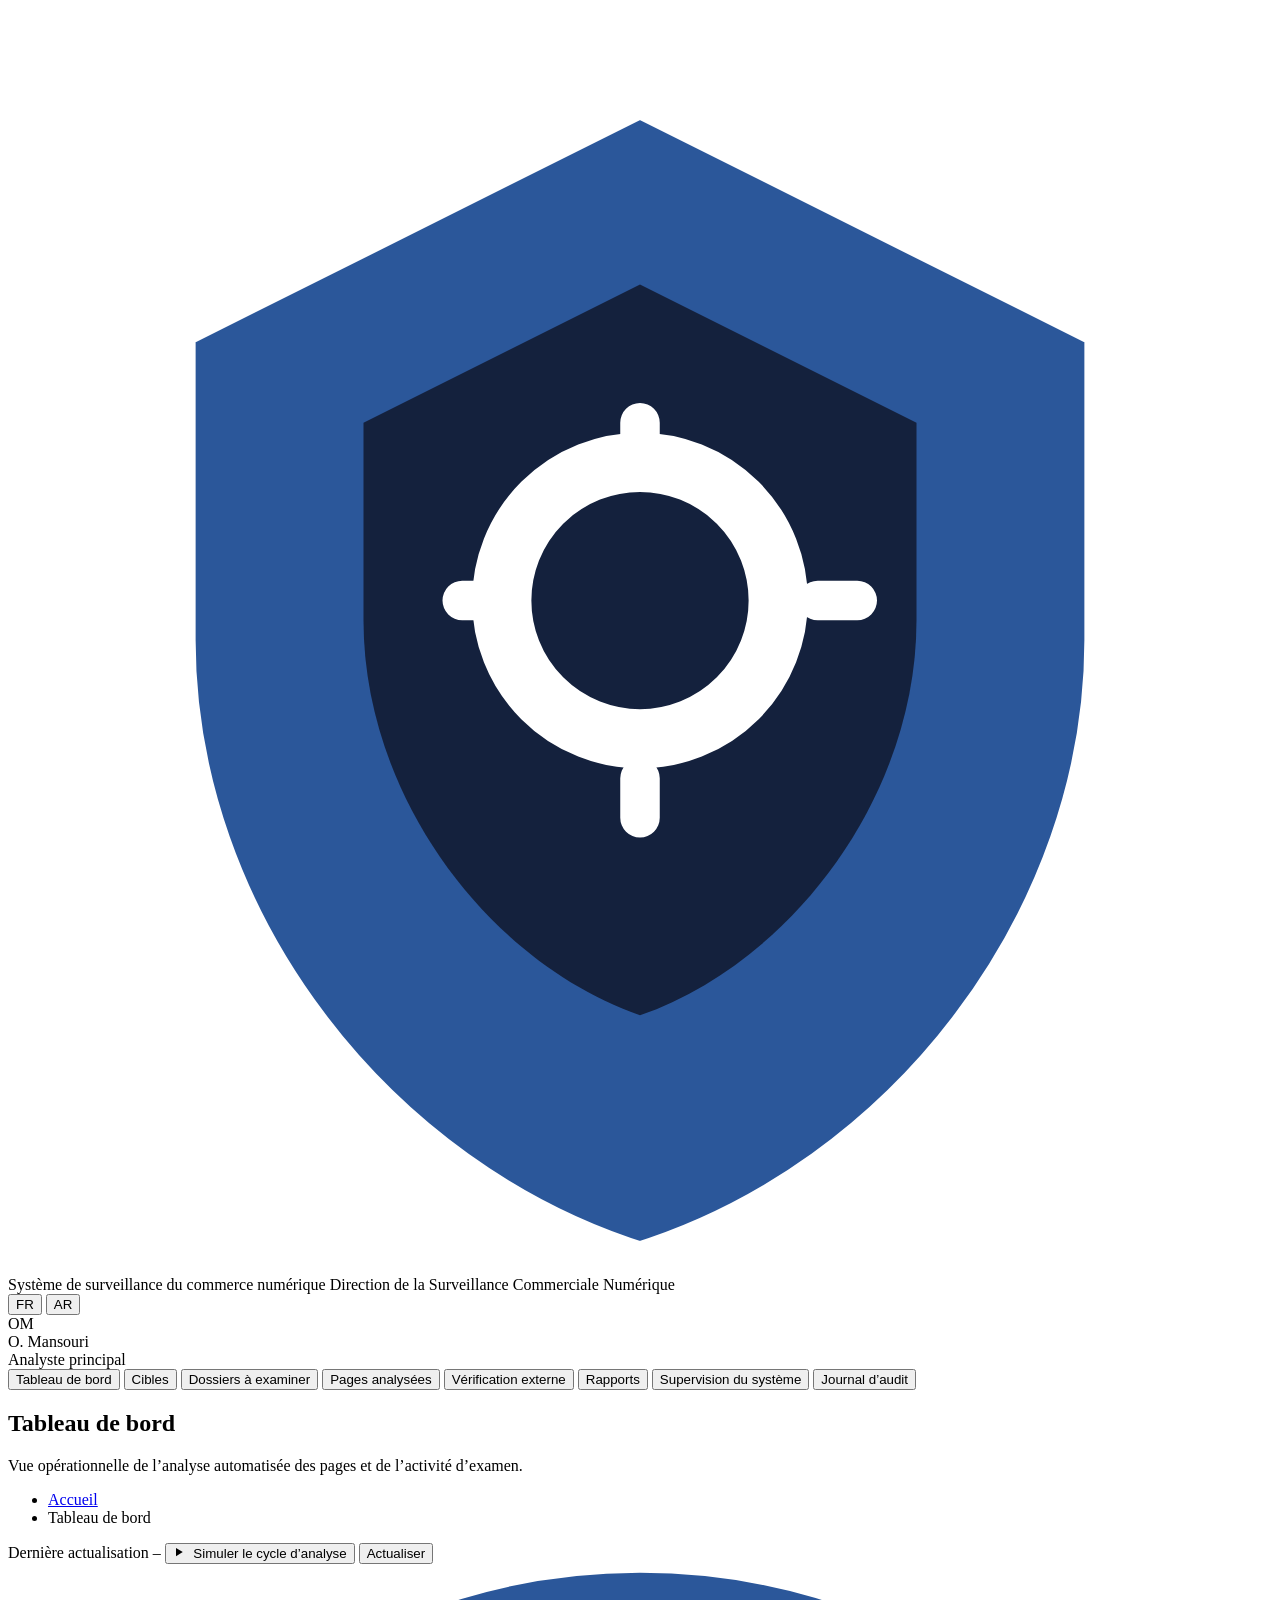
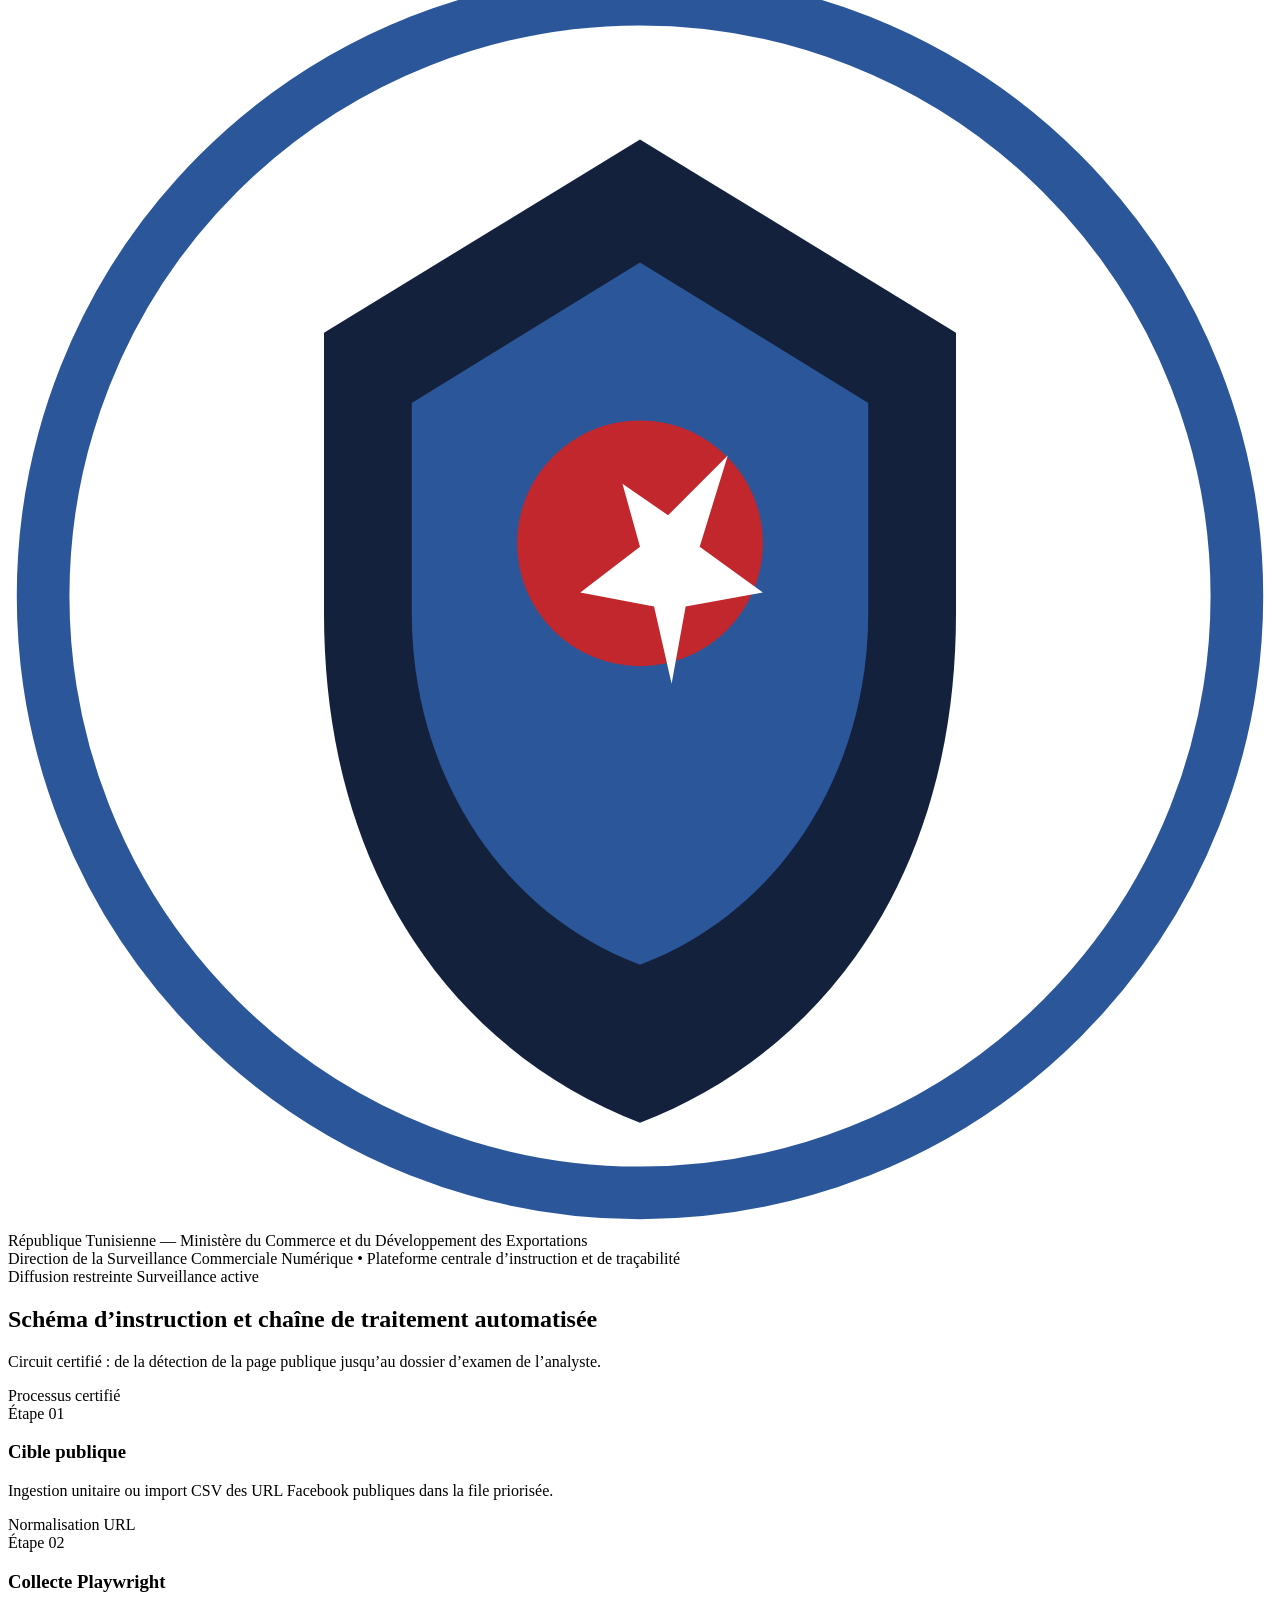
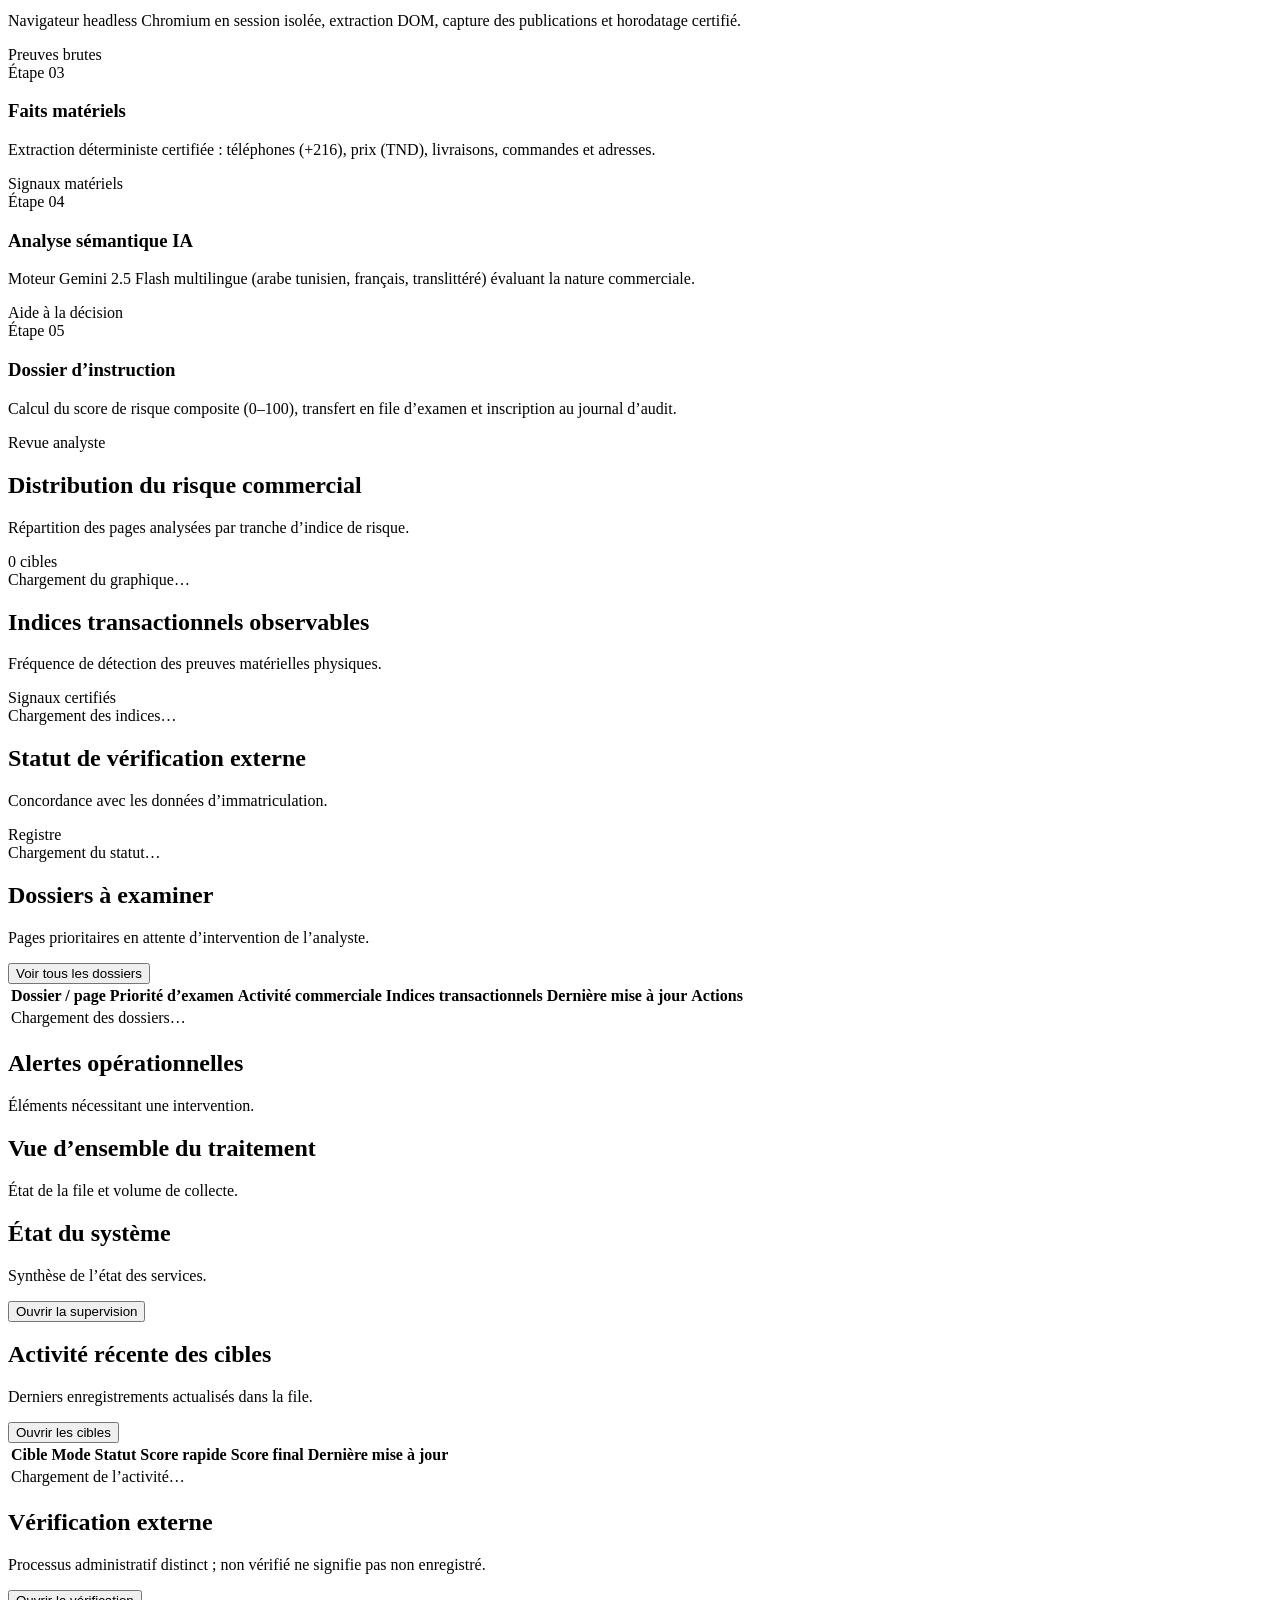
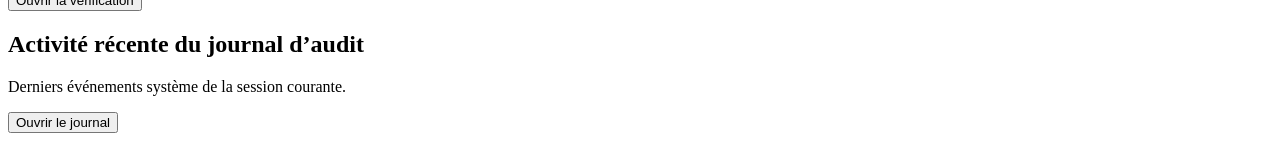
==== backend/app/static/index.html @ 11a7c204 "feat(gov-redesign): institutional digital commerce monitoring UI with visual analytics, pipeline sim" ====
<!DOCTYPE html>
<html lang="fr" dir="ltr">
<head>
    <meta charset="UTF-8">
    <meta name="viewport" content="width=device-width, initial-scale=1.0">
    <title>Système de surveillance du commerce numérique</title>
    <meta name="description" content="Plateforme administrative interne de surveillance de l’activité commerciale publique sur les réseaux sociaux.">
    <link rel="stylesheet" href="/static/css/style.css?v=20260926_5">
    <link rel="preconnect" href="https://fonts.googleapis.com">
    <link rel="preconnect" href="https://fonts.gstatic.com" crossorigin>
    <link href="https://fonts.googleapis.com/css2?family=Inter:wght@400;500;600;700&display=swap" rel="stylesheet">
</head>
<body>

    <!-- ==================== GOVERNMENT HEADER ==================== -->
    <header class="gov-header">
        <div class="gov-header__brand">
            <div class="gov-header__emblem">
                <svg viewBox="0 0 32 32" fill="none" xmlns="http://www.w3.org/2000/svg">
                    <!-- Simplified institutional shield / emblem -->
                    <path d="M16 2L4 8v8c0 7.18 5.12 13.88 12 16 6.88-2.12 12-8.82 12-16V8L16 2z" fill="#2B579A" stroke="#FFFFFF" stroke-width="1.5"/>
                    <path d="M16 7L9 10.5v5c0 4.49 3.2 8.68 7 10 3.8-1.32 7-5.51 7-10v-5L16 7z" fill="#14213D"/>
                    <circle cx="16" cy="15" r="3.5" fill="none" stroke="#FFFFFF" stroke-width="1.5"/>
                    <path d="M16 11.5v-1M16 19.5v1M12.5 15h-1M20.5 15h1" stroke="#FFFFFF" stroke-width="1" stroke-linecap="round"/>
                </svg>
            </div>
            <div class="gov-header__titles">
                <span class="gov-header__name">Système de surveillance du commerce numérique</span>
                <span class="gov-header__subtitle">Direction de la Surveillance Commerciale Numérique</span>
            </div>
        </div>
        <div class="gov-header__actions">
            <div class="gov-header__lang" role="group" aria-label="Sélection de langue">
                <button class="gov-header__lang-btn active" id="lang-btn-fr" type="button" aria-current="true">FR</button>
                <button class="gov-header__lang-btn" id="lang-btn-ar" type="button" title="العربية (RTL)">AR</button>
            </div>
            <div class="gov-header__user" title="Session administrative active">
                <div class="gov-header__user-icon" aria-hidden="true">OM</div>
                <div>
                    <div class="gov-header__user-name">O. Mansouri</div>
                    <div class="gov-header__user-role">Analyste principal</div>
                </div>
            </div>
        </div>
    </header>

    <!-- ==================== MAIN NAVIGATION ==================== -->
    <nav class="gov-nav" role="navigation" aria-label="Navigation principale">
        <button class="gov-nav__item active" data-view="view-dashboard" type="button">Tableau de bord</button>
        <button class="gov-nav__item" data-view="view-targets" type="button">Cibles</button>
        <button class="gov-nav__item" data-view="view-review" type="button">Dossiers à examiner</button>
        <button class="gov-nav__item" data-view="view-pages" type="button">Pages analysées</button>
        <button class="gov-nav__item" data-view="view-fiscal" type="button">Vérification externe</button>
        <button class="gov-nav__item" data-view="view-reports" type="button">Rapports</button>
        <button class="gov-nav__item" data-view="view-metrics" type="button">Supervision du système</button>
        <button class="gov-nav__item" data-view="view-audit" type="button">Journal d’audit</button>
    </nav>

    <!-- ==================== MAIN CONTENT ==================== -->
    <main class="gov-container">

        <!-- ==================== VIEW 0: DASHBOARD ==================== -->
        <section id="view-dashboard" class="view-section">
            <div class="gov-page-header gov-dashboard-header">
                <div>
                    <h1 class="gov-page-header__title">Tableau de bord</h1>
                    <p class="gov-page-header__desc">Vue opérationnelle de l’analyse automatisée des pages et de l’activité d’examen.</p>
                    <ul class="gov-breadcrumb">
                        <li><a href="#">Accueil</a></li>
                        <li><span class="current">Tableau de bord</span></li>
                    </ul>
                </div>
                <div class="gov-dashboard-header__actions">
                    <span id="dashboard-refreshed-at" class="gov-text-secondary">Dernière actualisation –</span>
                    <button id="dashboard-simulate-btn" class="gov-btn gov-btn--primary gov-btn--sm" type="button" title="Lancer une simulation complète du circuit d'ingestion et d'analyse">
                        <svg width="12" height="12" viewBox="0 0 16 16" fill="currentColor" aria-hidden="true" style="margin-right: 0.3rem;"><path d="M4 2.5v11l9-5.5-9-5.5z"/></svg>
                        Simuler le cycle d’analyse
                    </button>
                    <button id="dashboard-refresh-btn" class="gov-btn gov-btn--secondary gov-btn--sm" type="button">Actualiser</button>
                </div>
            </div>

            <div id="dashboard-content" aria-live="polite">
                <!-- Institutional Context Banner & Cartouche -->
                <div class="gov-inst-banner">
                    <div class="gov-inst-banner__left">
                        <div class="gov-inst-banner__emblem">
                            <svg viewBox="0 0 36 36" fill="none" xmlns="http://www.w3.org/2000/svg" aria-hidden="true">
                                <circle cx="18" cy="18" r="17" stroke="#2B579A" stroke-width="1.5" fill="#FFFFFF"/>
                                <path d="M18 5L9 10.5v8c0 7.5 3.8 12.5 9 14.5 5.2-2 9-7 9-14.5v-8L18 5z" fill="#14213D"/>
                                <path d="M18 8.5L11.5 12.5v6c0 4.5 2.5 8.5 6.5 10 4-1.5 6.5-5.5 6.5-10v-6L18 8.5z" fill="#2B579A"/>
                                <circle cx="18" cy="16.5" r="3.5" fill="#C1272D"/>
                                <path d="M17.5 14.8l1.3.9 1.7-1.7-.8 2.6 1.8 1.3-2.2.4-.4 2.2-.5-2.2-2.1-.4 1.7-1.3z" fill="#FFFFFF"/>
                            </svg>
                        </div>
                        <div>
                            <div class="gov-inst-banner__org">République Tunisienne — Ministère du Commerce et du Développement des Exportations</div>
                            <div class="gov-inst-banner__sub">Direction de la Surveillance Commerciale Numérique • Plateforme centrale d’instruction et de traçabilité</div>
                        </div>
                    </div>
                    <div class="gov-inst-banner__right">
                        <span class="gov-inst-badge">Diffusion restreinte</span>
                        <span class="gov-inst-status"><span class="dashboard-status-dot dashboard-status-dot--completed"></span> Surveillance active</span>
                    </div>
                </div>

                <!-- Top Summary Cards -->
                <div class="dashboard-summary-grid" id="dashboard-summary"></div>

                <!-- Pipeline Architecture & Flow Illustration -->
                <div class="gov-panel gov-pipeline-card">
                    <div class="gov-section-header">
                        <div>
                            <h2 class="gov-section-title">Schéma d’instruction et chaîne de traitement automatisée</h2>
                            <p class="gov-panel__subtitle">Circuit certifié : de la détection de la page publique jusqu’au dossier d’examen de l’analyste.</p>
                        </div>
                        <span class="gov-badge gov-badge--mode">Processus certifié</span>
                    </div>
                    <div class="gov-pipeline-diagram" aria-label="Diagramme du circuit de traitement">
                        <div class="gov-pipeline-flow">
                            <div class="gov-pipeline-node">
                                <span class="gov-pipeline-node__step">Étape 01</span>
                                <h3 class="gov-pipeline-node__title">Cible publique</h3>
                                <p class="gov-pipeline-node__desc">Ingestion unitaire ou import CSV des URL Facebook publiques dans la file priorisée.</p>
                                <span class="gov-pipeline-node__tag">Normalisation URL</span>
                            </div>
                            <div class="gov-pipeline-node">
                                <span class="gov-pipeline-node__step">Étape 02</span>
                                <h3 class="gov-pipeline-node__title">Collecte Playwright</h3>
                                <p class="gov-pipeline-node__desc">Navigateur headless Chromium en session isolée, extraction DOM, capture des publications et horodatage certifié.</p>
                                <span class="gov-pipeline-node__tag">Preuves brutes</span>
                            </div>
                            <div class="gov-pipeline-node gov-pipeline-node--highlight">
                                <span class="gov-pipeline-node__step">Étape 03</span>
                                <h3 class="gov-pipeline-node__title">Faits matériels</h3>
                                <p class="gov-pipeline-node__desc">Extraction déterministe certifiée : téléphones (+216), prix (TND), livraisons, commandes et adresses.</p>
                                <span class="gov-pipeline-node__tag">Signaux matériels</span>
                            </div>
                            <div class="gov-pipeline-node">
                                <span class="gov-pipeline-node__step">Étape 04</span>
                                <h3 class="gov-pipeline-node__title">Analyse sémantique IA</h3>
                                <p class="gov-pipeline-node__desc">Moteur Gemini 2.5 Flash multilingue (arabe tunisien, français, translittéré) évaluant la nature commerciale.</p>
                                <span class="gov-pipeline-node__tag">Aide à la décision</span>
                            </div>
                            <div class="gov-pipeline-node">
                                <span class="gov-pipeline-node__step">Étape 05</span>
                                <h3 class="gov-pipeline-node__title">Dossier d’instruction</h3>
                                <p class="gov-pipeline-node__desc">Calcul du score de risque composite (0–100), transfert en file d’examen et inscription au journal d’audit.</p>
                                <span class="gov-pipeline-node__tag">Revue analyste</span>
                            </div>
                        </div>
                    </div>
                </div>

                <!-- Visual Analytics & Operational Graphs -->
                <div class="dashboard-grid--charts">
                    <!-- Chart 1: Risk Score Distribution -->
                    <section class="gov-panel" aria-labelledby="chart-risk-title">
                        <div class="gov-section-header">
                            <div>
                                <h2 id="chart-risk-title" class="gov-section-title">Distribution du risque commercial</h2>
                                <p class="gov-panel__subtitle">Répartition des pages analysées par tranche d’indice de risque.</p>
                            </div>
                            <span class="gov-badge gov-badge--pending" id="chart-risk-total">0 cibles</span>
                        </div>
                        <div id="chart-risk-container" class="gov-chart-box">
                            <div class="dashboard-loading">Chargement du graphique…</div>
                        </div>
                    </section>

                    <!-- Chart 2: Transaction Indicators Frequency -->
                    <section class="gov-panel" aria-labelledby="chart-signals-title">
                        <div class="gov-section-header">
                            <div>
                                <h2 id="chart-signals-title" class="gov-section-title">Indices transactionnels observables</h2>
                                <p class="gov-panel__subtitle">Fréquence de détection des preuves matérielles physiques.</p>
                            </div>
                            <span class="gov-badge gov-badge--processing">Signaux certifiés</span>
                        </div>
                        <div id="chart-signals-container" class="gov-chart-box">
                            <div class="dashboard-loading">Chargement des indices…</div>
                        </div>
                    </section>

                    <!-- Chart 3: External Verification Status Breakdown -->
                    <section class="gov-panel" aria-labelledby="chart-registry-title">
                        <div class="gov-section-header">
                            <div>
                                <h2 id="chart-registry-title" class="gov-section-title">Statut de vérification externe</h2>
                                <p class="gov-panel__subtitle">Concordance avec les données d’immatriculation.</p>
                            </div>
                            <span class="gov-badge gov-badge--review">Registre</span>
                        </div>
                        <div id="chart-registry-container" class="gov-chart-box">
                            <div class="dashboard-loading">Chargement du statut…</div>
                        </div>
                    </section>
                </div>

                <div class="dashboard-grid dashboard-grid--top">
                    <section class="gov-panel gov-panel--flush dashboard-panel--wide" aria-labelledby="dashboard-review-title">
                        <div class="gov-panel__header">
                            <div>
                                <h2 id="dashboard-review-title" class="gov-panel__title">Dossiers à examiner</h2>
                                <p class="gov-panel__subtitle">Pages prioritaires en attente d’intervention de l’analyste.</p>
                            </div>
                            <button class="gov-btn gov-btn--ghost gov-btn--sm" type="button" data-dashboard-view="view-review">Voir tous les dossiers</button>
                        </div>
                        <div class="gov-table-wrapper">
                            <table class="gov-table gov-table--striped">
                                <thead><tr><th>Dossier / page</th><th>Priorité d’examen</th><th>Activité commerciale</th><th>Indices transactionnels</th><th>Dernière mise à jour</th><th>Actions</th></tr></thead>
                                <tbody id="dashboard-review-body"><tr><td colspan="6" class="cell-empty">Chargement des dossiers…</td></tr></tbody>
                            </table>
                        </div>
                    </section>

                    <section class="gov-panel dashboard-panel--side" aria-labelledby="dashboard-alerts-title">
                        <div class="dashboard-section-heading">
                            <div><h2 id="dashboard-alerts-title" class="gov-panel__title">Alertes opérationnelles</h2><p class="gov-panel__subtitle">Éléments nécessitant une intervention.</p></div>
                        </div>
                        <div id="dashboard-alerts"></div>
                    </section>
                </div>

                <div class="dashboard-grid">
                    <section class="gov-panel" aria-labelledby="dashboard-processing-title">
                        <div class="dashboard-section-heading"><div><h2 id="dashboard-processing-title" class="gov-panel__title">Vue d’ensemble du traitement</h2><p class="gov-panel__subtitle">État de la file et volume de collecte.</p></div></div>
                        <div id="dashboard-processing" class="dashboard-stat-list"></div>
                    </section>
                    <section class="gov-panel" aria-labelledby="dashboard-monitoring-title">
                        <div class="dashboard-section-heading"><div><h2 id="dashboard-monitoring-title" class="gov-panel__title">État du système</h2><p class="gov-panel__subtitle">Synthèse de l’état des services.</p></div><button class="gov-btn gov-btn--ghost gov-btn--sm" type="button" data-dashboard-view="view-metrics">Ouvrir la supervision</button></div>
                        <div id="dashboard-monitoring" class="dashboard-stat-list"></div>
                    </section>
                </div>

                <div class="dashboard-grid">
                    <section class="gov-panel gov-panel--flush dashboard-panel--wide" aria-labelledby="dashboard-activity-title">
                        <div class="gov-panel__header"><div><h2 id="dashboard-activity-title" class="gov-panel__title">Activité récente des cibles</h2><p class="gov-panel__subtitle">Derniers enregistrements actualisés dans la file.</p></div><button class="gov-btn gov-btn--ghost gov-btn--sm" type="button" data-dashboard-view="view-targets">Ouvrir les cibles</button></div>
                        <div class="gov-table-wrapper"><table class="gov-table gov-table--striped"><thead><tr><th>Cible</th><th>Mode</th><th>Statut</th><th>Score rapide</th><th>Score final</th><th>Dernière mise à jour</th></tr></thead><tbody id="dashboard-activity-body"><tr><td colspan="6" class="cell-empty">Chargement de l’activité…</td></tr></tbody></table></div>
                    </section>
                    <section class="gov-panel dashboard-panel--side" aria-labelledby="dashboard-verification-title">
                        <div class="dashboard-section-heading"><div><h2 id="dashboard-verification-title" class="gov-panel__title">Vérification externe</h2><p class="gov-panel__subtitle">Processus administratif distinct ; non vérifié ne signifie pas non enregistré.</p></div><button class="gov-btn gov-btn--ghost gov-btn--sm" type="button" data-dashboard-view="view-fiscal">Ouvrir la vérification</button></div>
                        <div id="dashboard-verification" class="dashboard-stat-list"></div>
                    </section>
                </div>

                <section class="gov-panel" aria-labelledby="dashboard-audit-title">
                    <div class="dashboard-section-heading"><div><h2 id="dashboard-audit-title" class="gov-panel__title">Activité récente du journal d’audit</h2><p class="gov-panel__subtitle">Derniers événements système de la session courante.</p></div><button class="gov-btn gov-btn--ghost gov-btn--sm" type="button" data-dashboard-view="view-metrics">Ouvrir le journal</button></div>
                    <div id="dashboard-audit" class="dashboard-audit-list"></div>
                </section>
            </div>
        </section>

        <!-- ==================== VIEW 1: TARGET MANAGEMENT ==================== -->
        <section id="view-targets" class="view-section" style="display: none;">

            <!-- Page Header -->
            <div class="gov-page-header">
                <h1 class="gov-page-header__title">Gestion des cibles</h1>
                <p class="gov-page-header__desc">Soumettre et gérer les pages publiques destinées à l’analyse automatisée de l’activité commerciale.</p>
                <ul class="gov-breadcrumb">
                    <li><a href="#">Accueil</a></li>
                    <li><span class="current">Cibles</span></li>
                </ul>
            </div>

            <!-- Target Creation Forms -->
            <div class="gov-grid-2 gov-mb-2">

                <!-- Add Individual Target -->
                <div class="gov-panel">
                    <h2 class="gov-panel__title gov-mb-2">Ajouter une cible</h2>
                    <form id="target-form">
                        <div class="gov-form-group">
                            <label for="target-url" class="gov-label">URL de la page Facebook</label>
                            <input type="url" id="target-url" class="gov-input" placeholder="https://www.facebook.com/page-name" required>
                        </div>
                        <div class="gov-form-group">
                            <label for="target-priority" class="gov-label">Priorité de traitement</label>
                            <select id="target-priority" class="gov-select">
                                <option value="0">Faible</option>
                                <option value="5" selected>Normale</option>
                                <option value="15">Élevée</option>
                                <option value="25">Urgente</option>
                            </select>
                        </div>
                        <button type="submit" id="target-submit-btn" class="gov-btn gov-btn--primary gov-btn--full">Ajouter la cible</button>
                    </form>
                </div>

                <!-- Bulk Import -->
                <div class="gov-panel">
                    <h2 class="gov-panel__title gov-mb-1">Import en masse</h2>
                    <p class="gov-text-secondary gov-mb-2">Importer des URL de pages Facebook depuis un fichier CSV ou coller une URL par ligne.</p>
                    <form id="csv-form">
                        <div class="gov-form-group">
                            <label for="csv-file" class="gov-label">Fichier CSV <span class="gov-label--hint">(doit contenir une colonne « url »)</span></label>
                            <input type="file" id="csv-file" class="gov-file-input" accept=".csv,text/csv">
                        </div>
                        <div class="gov-form-group">
                            <label for="csv-text" class="gov-label">Ou coller les URL directement</label>
                            <textarea id="csv-text" class="gov-textarea" rows="3" placeholder="https://facebook.com/page1&#10;https://facebook.com/page2"></textarea>
                        </div>
                        <button type="submit" id="csv-submit-btn" class="gov-btn gov-btn--primary gov-btn--full">Importer les cibles</button>
                    </form>
                </div>
            </div>

            <!-- Target Queue Table -->
            <div class="gov-panel gov-panel--flush">
                <div class="gov-panel__header">
                    <div>
                        <h2 class="gov-panel__title">File de traitement</h2>
                        <p class="gov-panel__subtitle" id="targets-count-label">Chargement des cibles…</p>
                    </div>
                    <div class="gov-flex gov-flex--center gov-flex--gap-sm">
                        <button type="button" id="targets-simulate-btn" class="gov-btn gov-btn--primary gov-btn--sm" title="Lancer une simulation de traitement Playwright et analyse IA sur les cibles">
                            <svg width="12" height="12" viewBox="0 0 16 16" fill="currentColor" aria-hidden="true" style="margin-right: 0.3rem;"><path d="M4 2.5v11l9-5.5-9-5.5z"/></svg>
                            Lancer le cycle d’analyse
                        </button>
                        <button type="button" id="load-mock-targets-btn" class="gov-btn gov-btn--secondary gov-btn--sm" title="Charger les données de test">Charger les données de test</button>
                        <button type="button" id="export-targets-btn" class="gov-btn gov-btn--secondary gov-btn--sm" title="Exporter la file actuelle au format CSV">Exporter CSV</button>
                        <button type="button" id="refresh-targets-btn" class="gov-btn gov-btn--secondary gov-btn--sm" title="Actualiser la liste">Actualiser</button>
                    </div>
                </div>

                <!-- Filter Bar -->
                <div class="gov-filter-bar">
                    <input type="text" id="filter-search" class="gov-input gov-input--search" placeholder="Rechercher une cible…" aria-label="Rechercher par URL ou identifiant">
                    <select id="filter-status" class="gov-select gov-select--filter" aria-label="Filtrer par statut">
                        <option value="">Tous les statuts</option>
                        <option value="PENDING">En attente</option>
                        <option value="CLAIMED">Pris en charge</option>
                        <option value="CRAWLING">Collecte en cours</option>
                        <option value="COMPLETED">Terminé</option>
                        <option value="MANUAL_REVIEW">Examen manuel requis</option>
                        <option value="BLOCKED">Bloqué</option>
                        <option value="FAILED">Échec</option>
                        <option value="RETRY">Nouvelle tentative prévue</option>
                    </select>
                    <select id="filter-mode" class="gov-select gov-select--filter" aria-label="Filtrer par mode">
                        <option value="">Tous les modes</option>
                        <option value="QUICK">Rapide</option>
                        <option value="DEEP">Approfondi</option>
                    </select>
                    <select id="filter-priority" class="gov-select gov-select--filter" aria-label="Filtrer par priorité">
                        <option value="">Toutes les priorités</option>
                        <option value="Low">Faible</option>
                        <option value="Normal">Normale</option>
                        <option value="High">Élevée</option>
                        <option value="Urgent">Urgente</option>
                    </select>
                    <select id="filter-sort" class="gov-select gov-select--filter" aria-label="Ordre d'affichage">
                        <option value="newest">Plus récent d’abord</option>
                        <option value="oldest">Plus ancien d’abord</option>
                        <option value="priority_desc">Priorité décroissante</option>
                        <option value="priority_asc">Priorité croissante</option>
                        <option value="score_desc">Score décroissant</option>
                    </select>
                    <div class="gov-filter-bar__spacer"></div>
                </div>

                <!-- Table -->
                <div class="gov-table-wrapper">
                    <table class="gov-table gov-table--striped">
                        <thead>
                            <tr>
                                <th scope="col">Cible</th>
                                <th scope="col">Mode</th>
                                <th scope="col">Statut</th>
                                <th scope="col">Priorité</th>
                                <th scope="col">Score rapide</th>
                                <th scope="col">Score final</th>
                                <th scope="col">Tentatives</th>
                                <th scope="col">Dernière mise à jour</th>
                                <th scope="col">Actions</th>
                            </tr>
                        </thead>
                        <tbody id="targets-table-body">
                            <tr><td colspan="9" class="cell-empty">Chargement des cibles…</td></tr>
                        </tbody>
                    </table>
                </div>

                <!-- Table Footer & Pagination -->
                <div class="gov-table-footer">
                    <span id="targets-footer-info">–</span>
                    <div class="gov-flex gov-flex--center gov-flex--gap">
                        <div class="gov-page-size-selector">
                            <label for="targets-page-size">Lignes :</label>
                            <select id="targets-page-size" aria-label="Nombre de lignes par page">
                                <option value="10">10</option>
                                <option value="25" selected>25</option>
                                <option value="50">50</option>
                                <option value="all">Tout</option>
                            </select>
                        </div>
                        <div class="gov-pagination" role="navigation" aria-label="Pagination des cibles">
                            <button id="targets-prev-btn" class="gov-pagination__btn" type="button" disabled title="Page précédente">← Précédent</button>
                            <span id="targets-pagination-info" class="gov-pagination__info">Page 1 / 1</span>
                            <button id="targets-next-btn" class="gov-pagination__btn" type="button" disabled title="Page suivante">Suivant →</button>
                        </div>
                    </div>
                </div>
            </div>
        </section>

        <!-- ==================== VIEW 2: CASES FOR REVIEW ==================== -->
        <section id="view-review" class="view-section" style="display: none;">
            <div class="gov-page-header">
                <h1 class="gov-page-header__title">Dossiers à examiner</h1>
                <p class="gov-page-header__desc">Pages présentant des indices commerciaux observables nécessitant un examen.</p>
                <ul class="gov-breadcrumb">
                    <li><a href="#">Accueil</a></li>
                    <li><span class="current">Dossiers à examiner</span></li>
                </ul>
            </div>
            <div class="gov-panel" style="margin-bottom: 1rem;">
                <div class="gov-flex gov-flex--between gov-flex--center">
                    <div>
                        <h2 class="gov-panel__title" style="margin: 0;">File des dossiers</h2>
                        <p class="gov-panel__subtitle">Pages candidates à priorité élevée (score ≥ 75,0).</p>
                    </div>
                    <button id="refresh-review-btn" class="gov-btn gov-btn--secondary gov-btn--sm" type="button">Actualiser</button>
                </div>
            </div>
            <div id="review-queue-list"></div>
        </section>

        <!-- ==================== VIEW 3: ANALYZED PAGES ==================== -->
        <section id="view-pages" class="view-section" style="display: none;">
            <div class="gov-page-header">
                <h1 class="gov-page-header__title">Pages analysées</h1>
                <p class="gov-page-header__desc">Toutes les pages collectées et analysées par le système de surveillance.</p>
                <ul class="gov-breadcrumb">
                    <li><a href="#">Accueil</a></li>
                    <li><span class="current">Pages analysées</span></li>
                </ul>
            </div>
            <div class="gov-panel">
                <div class="gov-flex gov-flex--between gov-flex--center gov-mb-2">
                    <h2 class="gov-panel__title" style="margin: 0;">Pages collectées</h2>
                    <button id="refresh-pages-btn" class="gov-btn gov-btn--secondary gov-btn--sm" type="button">Actualiser</button>
                </div>
                <div id="pages-list"></div>
            </div>
        </section>

        <!-- ==================== VIEW 4: CASE REVIEW ==================== -->
        <section id="view-inspect" class="view-section" style="display: none;">
            
            <!-- Case Header -->
            <div class="gov-case-header">
                <div class="gov-case-header__top">
                    <div>
                        <div class="gov-case-number" id="inspect-case-id">Dossier #DCI-2026-000184</div>
                        <h1 class="gov-case-title" id="inspect-page-name">–</h1>
                        <a id="inspect-page-url" href="#" target="_blank" rel="noopener noreferrer" class="gov-text-link" style="font-size: 0.8125rem;">–</a>
                    </div>
                    <div class="gov-flex gov-flex--center gov-flex--gap-sm">
                        <span id="inspect-case-status" class="gov-badge gov-badge--review">Examen requis</span>
                        <button onclick="navigateBackFromCase()" class="gov-btn gov-btn--secondary gov-btn--sm" type="button">← Retour à la liste</button>
                    </div>
                </div>
                <div class="gov-case-meta">
                    <div><span class="gov-text-secondary">Date d’analyse :</span> <strong id="inspect-analysis-date">–</strong></div>
                    <div><span class="gov-text-secondary">Mode d’instruction :</span> <strong id="inspect-crawl-mode">Approfondi</strong></div>
                    <div><span class="gov-text-secondary">Statut de vérification :</span> <strong id="inspect-registry-status-badge">Non vérifié</strong></div>
                    <div><span class="gov-text-secondary">Analyste référent :</span> <strong>O. Mansouri</strong></div>
                </div>
            </div>

            <div class="gov-case-grid">

                <!-- Left Column: Core Case Data -->
                <div class="gov-flex" style="flex-direction: column; gap: 1.25rem;">

                    <!-- 1. Overview & Scores -->
                    <div class="gov-panel">
                        <div class="gov-section-header">
                            <h2 class="gov-section-title">Synthèse de l’évaluation commerciale</h2>
                            <span class="gov-badge gov-badge--mode">Indices quantitatifs</span>
                        </div>
                        <div class="gov-indicator-grid" id="inspect-scores-grid">
                            <!-- Populated dynamically -->
                        </div>
                        <div id="inspect-scores-reasons" style="border-left: 3px solid var(--gov-border-strong); padding-left: 0.75rem; margin-top: 0.75rem;">
                            <!-- Score reasons -->
                        </div>
                    </div>

                    <!-- 2. Transaction Indicators -->
                    <div class="gov-panel">
                        <div class="gov-section-header">
                            <h2 class="gov-section-title">Indices transactionnels observables</h2>
                            <span class="gov-text-secondary" style="font-size: 0.75rem;">Preuves déterministes</span>
                        </div>
                        <div id="inspect-transaction-indicators" class="gov-indicator-grid">
                            <!-- Populated dynamically -->
                        </div>
                    </div>

                    <!-- 3. Source Evidence -->
                    <div class="gov-panel">
                        <div class="gov-section-header">
                            <h2 class="gov-section-title">Éléments de preuve sources (Publications)</h2>
                            <span id="inspect-evidence-count" class="gov-text-secondary" style="font-size: 0.75rem;">0 publication collectée</span>
                        </div>
                        <div id="inspect-evidence-list">
                            <!-- Evidence cards populated dynamically -->
                        </div>
                    </div>

                    <!-- 4. AI Semantic Analysis -->
                    <div class="gov-panel">
                        <div class="gov-section-header">
                            <h2 class="gov-section-title">Analyse sémantique automatisée</h2>
                            <span class="gov-badge gov-badge--processing">Fournisseur : Gemini</span>
                        </div>
                        <p class="gov-text-secondary" style="font-size: 0.8125rem; margin-bottom: 0.75rem;">
                            L’analyse automatisée constitue un élément d’aide à la décision. Les interprétations sémantiques sont clairement séparées des faits matériels observés.
                        </p>
                        <div id="inspect-ai-analysis-container">
                            <!-- Populated dynamically -->
                        </div>
                    </div>

                </div>

                <!-- Right Column: Verification, Notes & Audit -->
                <div class="gov-flex" style="flex-direction: column; gap: 1.25rem;">

                    <!-- 5. Extracted Business Info -->
                    <div class="gov-panel">
                        <div class="gov-section-header">
                            <h2 class="gov-section-title">Coordonnées de l’entité</h2>
                        </div>
                        <div class="dashboard-stat-list" style="border-top: none;">
                            <div class="dashboard-stat-row"><span>Téléphone public</span><strong id="inspect-phone">–</strong></div>
                            <div class="dashboard-stat-row"><span>Courriel</span><strong id="inspect-email">–</strong></div>
                            <div class="dashboard-stat-row"><span>Site web</span><strong id="inspect-website">–</strong></div>
                            <div class="dashboard-stat-row"><span>Statut vérification</span><strong id="inspect-registry-status">Non vérifié</strong></div>
                        </div>
                    </div>

                    <!-- 6. External Verification -->
                    <div class="gov-panel">
                        <div class="gov-section-header">
                            <h2 class="gov-section-title">Vérification externe</h2>
                        </div>
                        <p class="gov-text-secondary" style="font-size: 0.75rem; margin-bottom: 0.75rem;">
                            L’accès automatisé au registre national des entreprises (RNE) n’étant pas disponible, l’absence de concordance ne signifie pas une absence d’immatriculation.
                        </p>
                        <div class="gov-form-group">
                            <label for="inspect-verification-select" class="gov-label">Statut administratif attribué</label>
                            <select id="inspect-verification-select" class="gov-select">
                                <option value="NOT_CHECKED">Non vérifié</option>
                                <option value="PENDING_MANUAL_CHECK">Vérification en attente</option>
                                <option value="MANUALLY_VERIFIED">Manuellement vérifié</option>
                                <option value="MATCHED">Correspondance confirmée</option>
                                <option value="NO_MATCH_CONFIRMED">Aucune correspondance confirmée</option>
                                <option value="INCONCLUSIVE">Résultat non concluant</option>
                            </select>
                        </div>
                        <div class="gov-form-group">
                            <label for="inspect-tax-id-input" class="gov-label">Identifiant fiscal (MF / RNE si identifié)</label>
                            <input type="text" id="inspect-tax-id-input" class="gov-input" placeholder="Ex: 1234567/A/M/000">
                        </div>
                        <button type="button" id="inspect-save-verification-btn" class="gov-btn gov-btn--secondary gov-btn--full gov-btn--sm">Mettre à jour la vérification</button>
                    </div>

                    <!-- 7. Analyst Notes -->
                    <div class="gov-panel">
                        <div class="gov-section-header">
                            <h2 class="gov-section-title">Observations de l’analyste</h2>
                        </div>
                        <form id="inspect-notes-form">
                            <div class="gov-form-group">
                                <label for="inspect-note-input" class="gov-label">Nouvelle observation administrative</label>
                                <textarea id="inspect-note-input" class="gov-textarea" rows="2" placeholder="Ajouter une observation d’instruction…"></textarea>
                            </div>
                            <button type="submit" class="gov-btn gov-btn--primary gov-btn--sm gov-btn--full">Enregistrer l’observation</button>
                        </form>
                        <div id="inspect-notes-list" class="gov-notes-list">
                            <!-- Populated dynamically -->
                        </div>
                    </div>

                    <!-- 8. Case Audit History -->
                    <div class="gov-panel">
                        <div class="gov-section-header">
                            <h2 class="gov-section-title">Historique d’instruction</h2>
                        </div>
                        <div class="gov-timeline" id="inspect-case-timeline">
                            <!-- Populated dynamically -->
                        </div>
                    </div>

                </div>

            </div>

        </section>

        <!-- ==================== VIEW 5: SYSTEM MONITORING ==================== -->
        <section id="view-metrics" class="view-section" style="display: none;">
            <div class="gov-page-header">
                <h1 class="gov-page-header__title">Supervision du système</h1>
                <p class="gov-page-header__desc">Indicateurs opérationnels et état du circuit de traitement.</p>
                <ul class="gov-breadcrumb">
                    <li><a href="#">Accueil</a></li>
                    <li><span class="current">Supervision du système</span></li>
                </ul>
            </div>

            <div class="gov-panel gov-mb-2">
                <h2 class="gov-panel__title">Indicateurs du circuit de traitement</h2>
                <div id="metrics-grid" style="display: grid; grid-template-columns: repeat(4, 1fr); gap: 1rem;"></div>
            </div>

            <div class="gov-panel">
                <h2 class="gov-panel__title">Indicateurs d’analyse automatisée</h2>
                <div id="ai-metrics-grid" style="display: grid; grid-template-columns: repeat(4, 1fr); gap: 1rem;"></div>
            </div>
        </section>

        <!-- ==================== VIEW 6: EXTERNAL VERIFICATION ==================== -->
        <section id="view-fiscal" class="view-section" style="display: none;">
            <div class="gov-page-header">
                <h1 class="gov-page-header__title">Vérification externe</h1>
                <p class="gov-page-header__desc">Comparer les données collectées avec les enregistrements d’un registre externe.</p>
                <ul class="gov-breadcrumb">
                    <li><a href="#">Accueil</a></li>
                    <li><span class="current">Vérification externe</span></li>
                </ul>
            </div>
            <div class="gov-panel">
                <h2 class="gov-panel__title gov-mb-1">Recherche dans le registre</h2>
                <p class="gov-text-secondary gov-mb-2">
                    Rechercher dans les données de référence par numéro de téléphone, raison sociale ou adresse électronique. L’accès automatisé au registre n’est pas disponible actuellement.
                </p>
                <div class="gov-flex gov-flex--gap" style="margin-bottom: 1rem;">
                    <input type="text" id="fiscal-query" class="gov-input" placeholder="Rechercher par téléphone (+216…), nom ou courriel…" style="flex: 1;">
                    <button type="button" id="fiscal-search-btn" class="gov-btn gov-btn--primary">Rechercher</button>
                </div>
                <div id="fiscal-results"></div>
            </div>
        </section>

        <!-- ==================== VIEW 7: REPORTS ==================== -->
        <section id="view-reports" class="view-section" style="display: none;">
            <div class="gov-page-header">
                <h1 class="gov-page-header__title">Rapports et synthèses opérationnelles</h1>
                <p class="gov-page-header__desc">Documents officiels et exports périodiques pour les services d’inspection et de régulation.</p>
                <ul class="gov-breadcrumb">
                    <li><a href="#">Accueil</a></li>
                    <li><span class="current">Rapports</span></li>
                </ul>
            </div>
            <div class="gov-grid-2 gov-mb-2">
                <div class="gov-panel">
                    <h2 class="gov-panel__title gov-mb-1">Synthèse journalière d’activité</h2>
                    <p class="gov-text-secondary gov-mb-2">Bilan quantitatif des cibles collectées, scores d’indices commerciaux et dossiers transférés à l’examen.</p>
                    <button type="button" class="gov-btn gov-btn--secondary gov-btn--sm" onclick="alert('Génération du rapport PDF en cours...')">Exporter rapport journalier (PDF)</button>
                </div>
                <div class="gov-panel">
                    <h2 class="gov-panel__title gov-mb-1">Export complet de la file (CSV)</h2>
                    <p class="gov-text-secondary gov-mb-2">Tableau exhaustif des cibles avec leurs métadonnées, scores et statuts de traitement pour exploitation externe.</p>
                    <button type="button" class="gov-btn gov-btn--secondary gov-btn--sm" onclick="exportTargetsCsv()">Télécharger le fichier CSV</button>
                </div>
            </div>
        </section>

        <!-- ==================== VIEW 8: AUDIT LOG ==================== -->
        <section id="view-audit" class="view-section" style="display: none;">
            <div class="gov-page-header">
                <h1 class="gov-page-header__title">Journal d’audit et traçabilité</h1>
                <p class="gov-page-header__desc">Historique exhaustif et horodaté des actions système, collectes et décisions d’examen.</p>
                <ul class="gov-breadcrumb">
                    <li><a href="#">Accueil</a></li>
                    <li><span class="current">Journal d’audit</span></li>
                </ul>
            </div>
            <div class="gov-panel gov-panel--flush">
                <div class="gov-panel__header">
                    <div>
                        <h2 class="gov-panel__title">Événements enregistrés</h2>
                        <p class="gov-panel__subtitle">Traçabilité des traitements et interventions administratives.</p>
                    </div>
                    <button type="button" class="gov-btn gov-btn--secondary gov-btn--sm" onclick="loadAuditLog()">Actualiser</button>
                </div>
                <div class="gov-table-wrapper">
                    <table class="gov-table gov-table--striped">
                        <thead>
                            <tr>
                                <th scope="col">Date / Heure</th>
                                <th scope="col">Acteur</th>
                                <th scope="col">Action réalisée</th>
                                <th scope="col">Cible / Référence</th>
                                <th scope="col">Résultat</th>
                            </tr>
                        </thead>
                        <tbody id="audit-table-body">
                            <tr><td colspan="5" class="cell-empty">Chargement des événements d’audit…</td></tr>
                        </tbody>
                    </table>
                </div>
            </div>
        </section>

        <!-- ==================== EVIDENCE DETAIL MODAL ==================== -->
        <div id="evidence-modal" class="modal-overlay" role="dialog" aria-modal="true" aria-labelledby="modal-evidence-title" style="display: none;">
            <div class="modal-content" style="max-width: 680px;">
                <div class="modal-header">
                    <div>
                        <div class="gov-case-number" id="modal-evidence-subtitle">Élément de preuve source #FB-001</div>
                        <h2 class="gov-panel__title" id="modal-evidence-title">Publication Facebook collectée</h2>
                    </div>
                    <button type="button" class="modal-close" onclick="closeEvidenceModal()" aria-label="Fermer la boîte de dialogue">✕</button>
                </div>
                <div id="modal-evidence-body" style="padding-top: 0.5rem;">
                    <!-- Populated dynamically -->
                </div>
                <div class="gov-flex gov-flex--between gov-flex--center" style="margin-top: 1.25rem; padding-top: 0.75rem; border-top: 1px solid var(--gov-border);">
                    <span id="modal-evidence-timestamp" class="gov-text-muted" style="font-size: 0.75rem;">–</span>
                    <button type="button" class="gov-btn gov-btn--secondary gov-btn--sm" onclick="closeEvidenceModal()">Fermer</button>
                </div>
            </div>
        </div>

        <!-- ==================== PIPELINE EXECUTION SIMULATION MODAL ==================== -->
        <div id="pipeline-modal" class="modal-overlay" role="dialog" aria-modal="true" aria-labelledby="pipeline-modal-title" style="display: none;">
            <div class="modal-content gov-simulation-modal">
                <div class="modal-header">
                    <div class="gov-flex gov-flex--center gov-flex--gap-sm">
                        <div class="gov-modal-icon" aria-hidden="true">
                            <svg width="20" height="20" viewBox="0 0 24 24" fill="none" stroke="currentColor" stroke-width="2">
                                <path d="M12 2L2 7l10 5 10-5-10-5zM2 17l10 5 10-5M2 12l10 5 10-5"/>
                            </svg>
                        </div>
                        <div>
                            <div class="gov-case-number">SUPERVISION DU CIRCUIT WORKER #WRK-2026-0926</div>
                            <h2 class="gov-panel__title" id="pipeline-modal-title">Cycle d’analyse & de collecte automatisée</h2>
                        </div>
                    </div>
                    <button type="button" class="modal-close" onclick="closePipelineModal()" aria-label="Fermer la boîte de dialogue">✕</button>
                </div>

                <!-- Stepper Progress Bar -->
                <div class="gov-sim-progress-wrapper">
                    <div class="gov-sim-progress-header">
                        <span id="sim-phase-label" class="gov-sim-phase-title">Phase 1/5 : Initialisation de l’environnement Playwright…</span>
                        <span id="sim-pct-label" class="gov-sim-pct">0%</span>
                    </div>
                    <div class="gov-sim-progress-bar" role="progressbar" aria-valuenow="0" aria-valuemin="0" aria-valuemax="100" id="sim-progress-bar">
                        <div class="gov-sim-progress-fill" id="sim-progress-fill" style="width: 0%;"></div>
                    </div>
                </div>

                <!-- Step Sequence Indicator -->
                <div class="gov-sim-steps" id="sim-steps-container">
                    <div class="gov-sim-step active" id="sim-step-1">
                        <div class="gov-sim-step__num">1</div>
                        <div class="gov-sim-step__label">Initialisation Playwright</div>
                    </div>
                    <div class="gov-sim-step" id="sim-step-2">
                        <div class="gov-sim-step__num">2</div>
                        <div class="gov-sim-step__label">Collecte & Capture DOM</div>
                    </div>
                    <div class="gov-sim-step" id="sim-step-3">
                        <div class="gov-sim-step__num">3</div>
                        <div class="gov-sim-step__label">Signaux déterministes</div>
                    </div>
                    <div class="gov-sim-step" id="sim-step-4">
                        <div class="gov-sim-step__num">4</div>
                        <div class="gov-sim-step__label">Analyse IA Gemini</div>
                    </div>
                    <div class="gov-sim-step" id="sim-step-5">
                        <div class="gov-sim-step__num">5</div>
                        <div class="gov-sim-step__label">Score & Traçabilité</div>
                    </div>
                </div>

                <!-- Current Activity Banner -->
                <div class="gov-sim-activity" id="sim-activity-box">
                    <div class="gov-sim-spinner" aria-hidden="true"></div>
                    <div id="sim-current-activity" class="gov-sim-activity-text">
                        Préparation du pool de workers headless Chromium…
                    </div>
                </div>

                <!-- Metrics Bar -->
                <div class="gov-sim-metrics-grid">
                    <div class="gov-sim-metric">
                        <span class="gov-sim-metric__lbl">Cibles en traitement</span>
                        <strong class="gov-sim-metric__val" id="sim-metric-targets">10</strong>
                    </div>
                    <div class="gov-sim-metric">
                        <span class="gov-sim-metric__lbl">Publications analysées</span>
                        <strong class="gov-sim-metric__val" id="sim-metric-posts">0</strong>
                    </div>
                    <div class="gov-sim-metric">
                        <span class="gov-sim-metric__lbl">Indices matériels détectés</span>
                        <strong class="gov-sim-metric__val" id="sim-metric-signals">0</strong>
                    </div>
                    <div class="gov-sim-metric">
                        <span class="gov-sim-metric__lbl">Temps d’exécution</span>
                        <strong class="gov-sim-metric__val" id="sim-metric-timer">00:00.0s</strong>
                    </div>
                </div>

                <!-- Real-Time Administrative Console Log -->
                <div class="gov-sim-console">
                    <div class="gov-sim-console__header">
                        <span>JOURNAL DU PROCESSUS WORKER (STDOUT / STDERR)</span>
                        <span class="gov-sim-console__live"><span class="gov-sim-pulse-dot"></span> EN COURS</span>
                    </div>
                    <div class="gov-sim-console__body" id="sim-console-body">
                        <!-- Streaming log entries -->
                    </div>
                </div>

                <!-- Completion banner (hidden initially) -->
                <div id="sim-completion-banner" class="gov-sim-complete" style="display: none;">
                    <div class="gov-sim-complete__icon">✓</div>
                    <div>
                        <h3 class="gov-sim-complete__title">Cycle de traitement exécuté avec succès</h3>
                        <p class="gov-sim-complete__desc">Toutes les cibles du lot ont été collectées, analysées par le moteur déterministe et Gemini 2.5 Flash, et indexées dans le journal d'audit.</p>
                    </div>
                </div>

                <!-- Modal Footer Actions -->
                <div class="gov-flex gov-flex--between gov-flex--center gov-mt-2" style="border-top: 1px solid var(--gov-border); padding-top: 0.75rem;">
                    <button type="button" id="sim-cancel-btn" class="gov-btn gov-btn--secondary gov-btn--sm" onclick="cancelPipelineSimulation()">Suspendre le cycle</button>
                    <div class="gov-flex gov-flex--gap-sm">
                        <button type="button" id="sim-view-cases-btn" class="gov-btn gov-btn--primary gov-btn--sm" style="display: none;" onclick="simGoToReviewCases()">Consulter les dossiers d’examen</button>
                        <button type="button" id="sim-close-btn" class="gov-btn gov-btn--secondary gov-btn--sm" onclick="closePipelineModal()">Fermer</button>
                    </div>
                </div>
            </div>
        </div>

    </main>

    <script src="/static/js/app.js?v=20260926_5"></script>
</body>
</html>
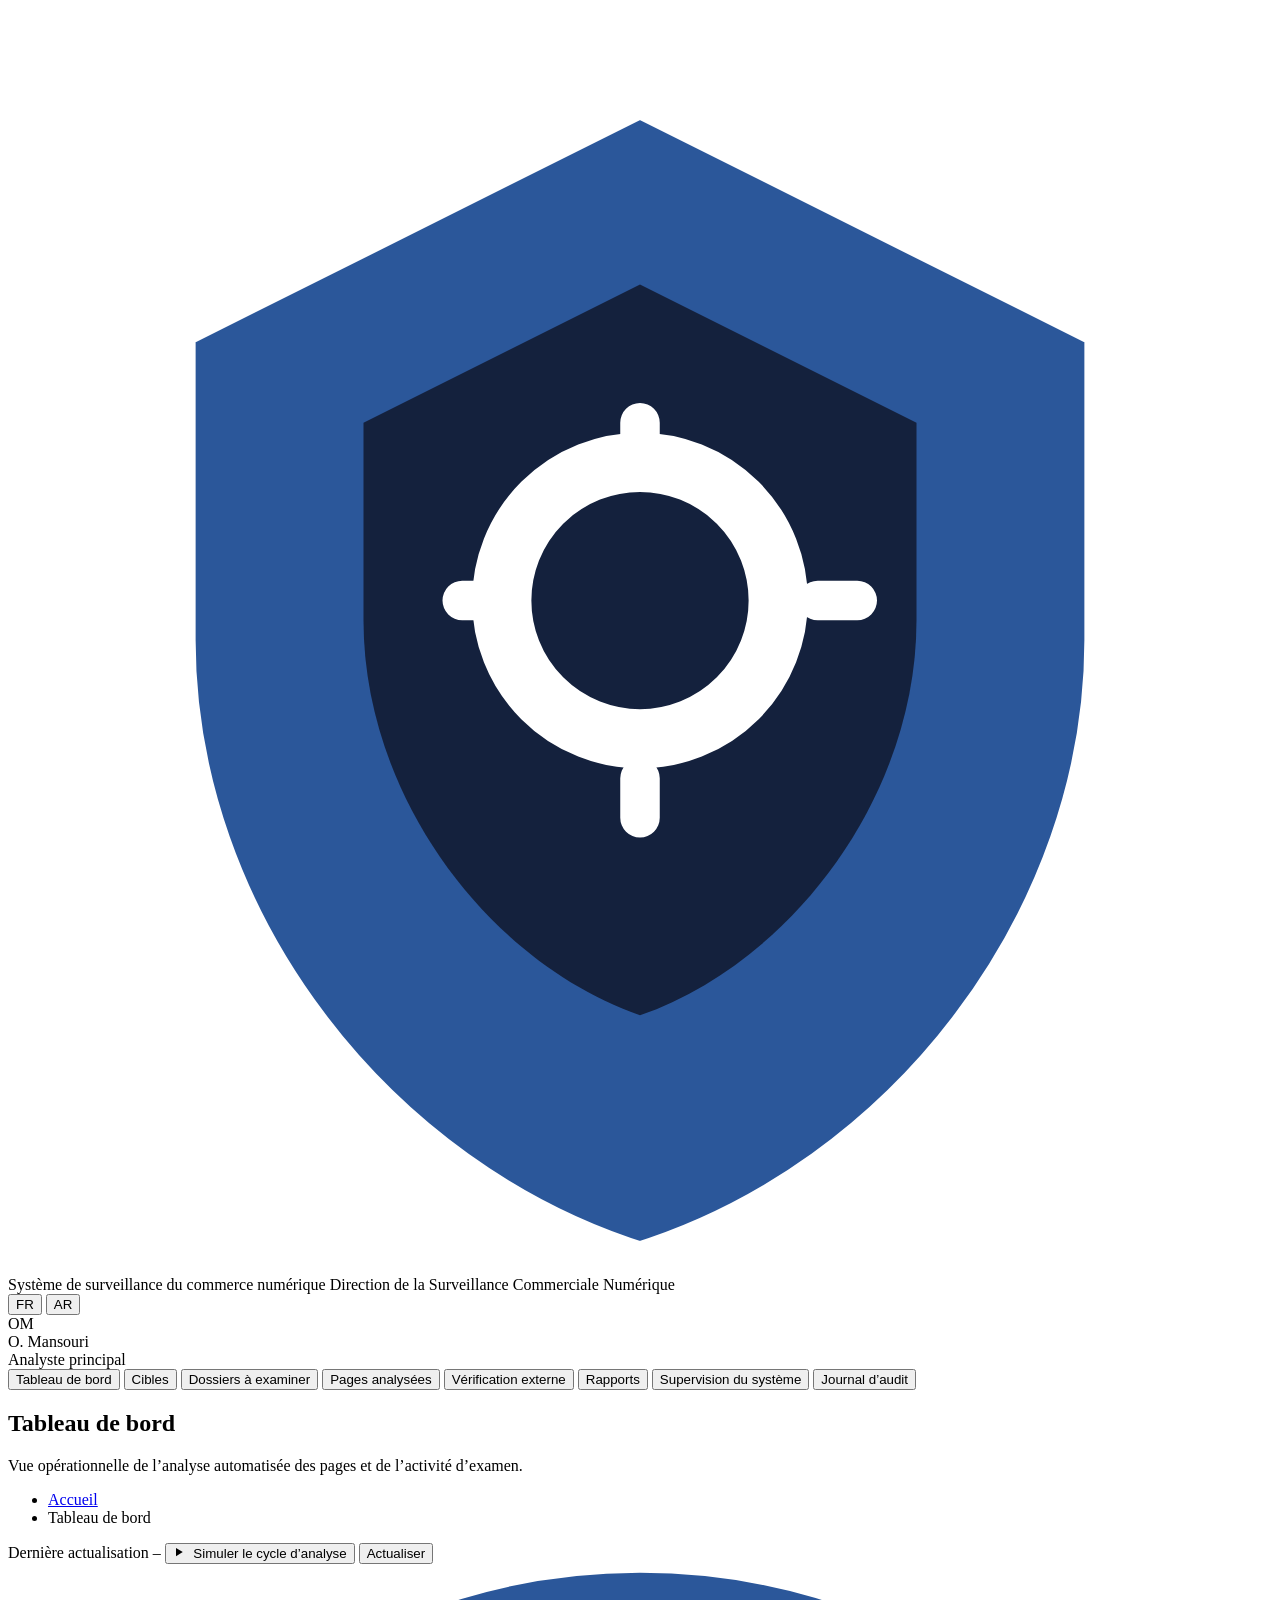
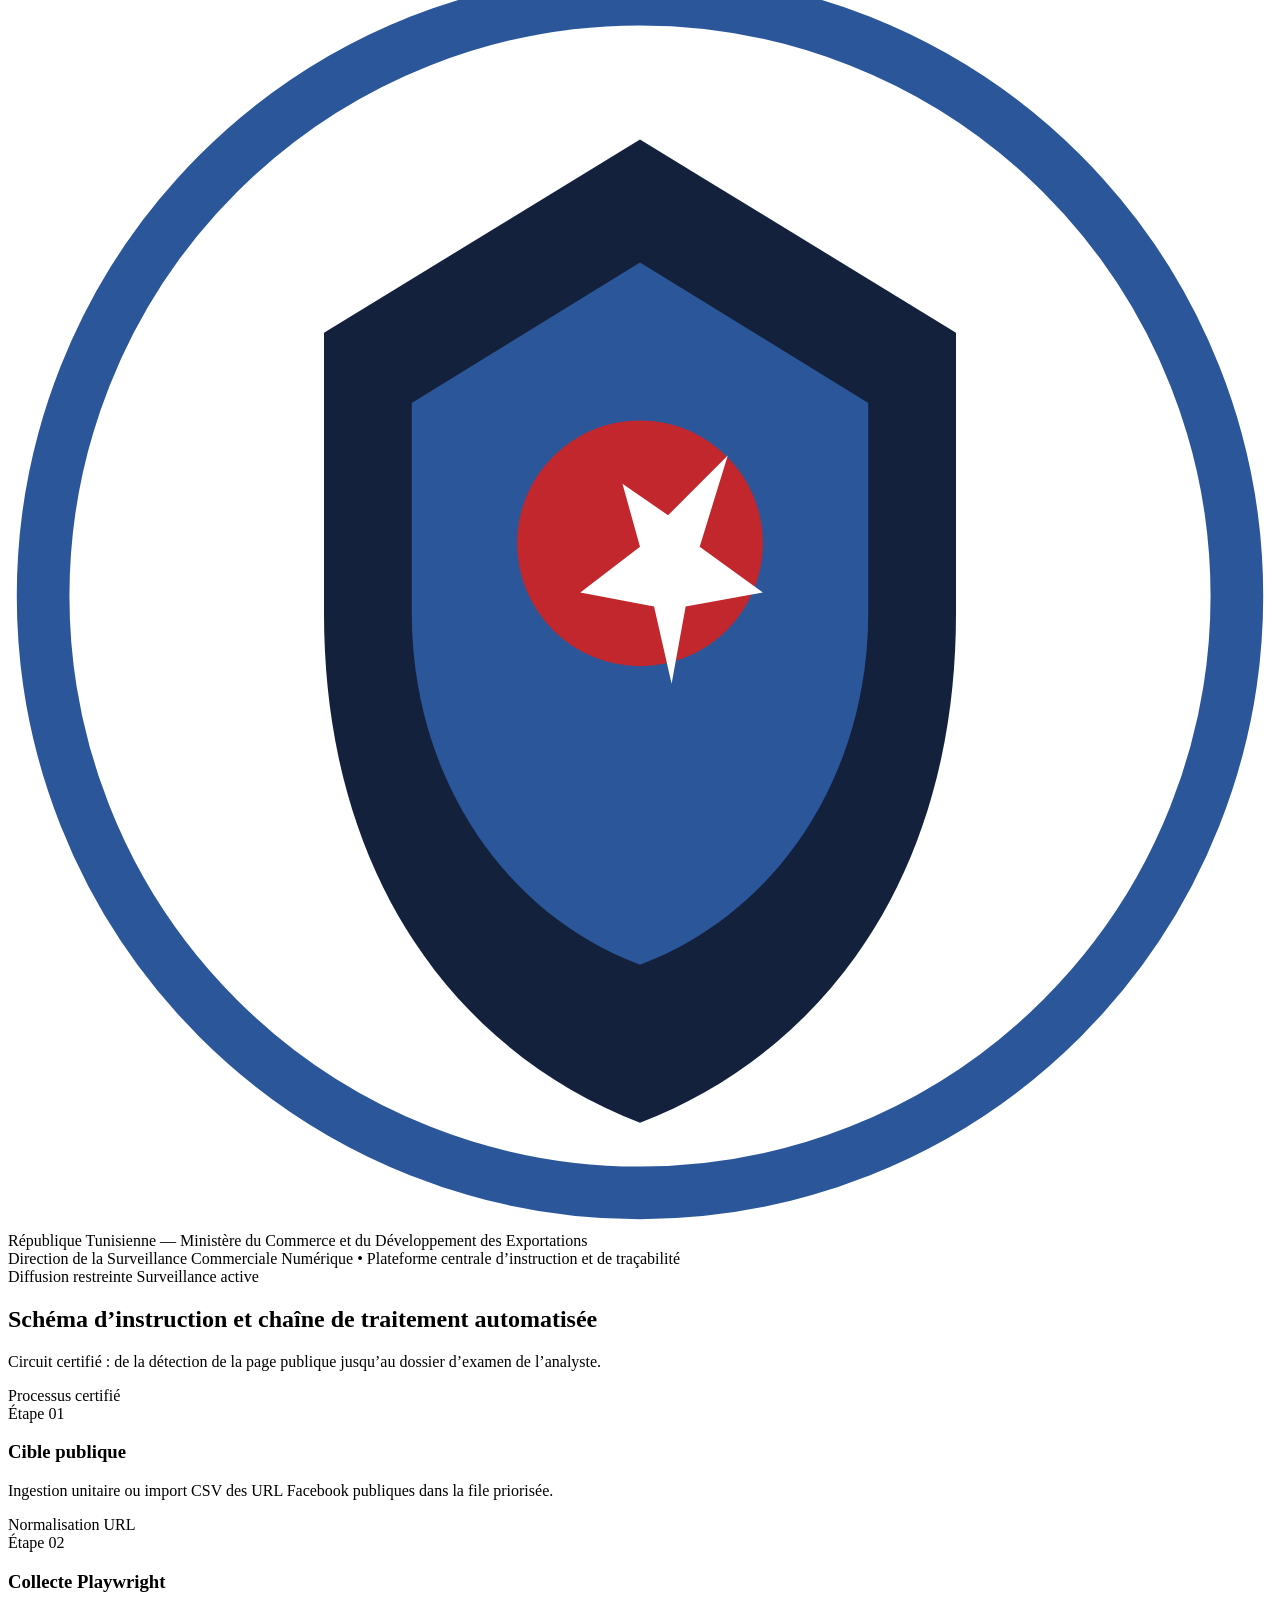
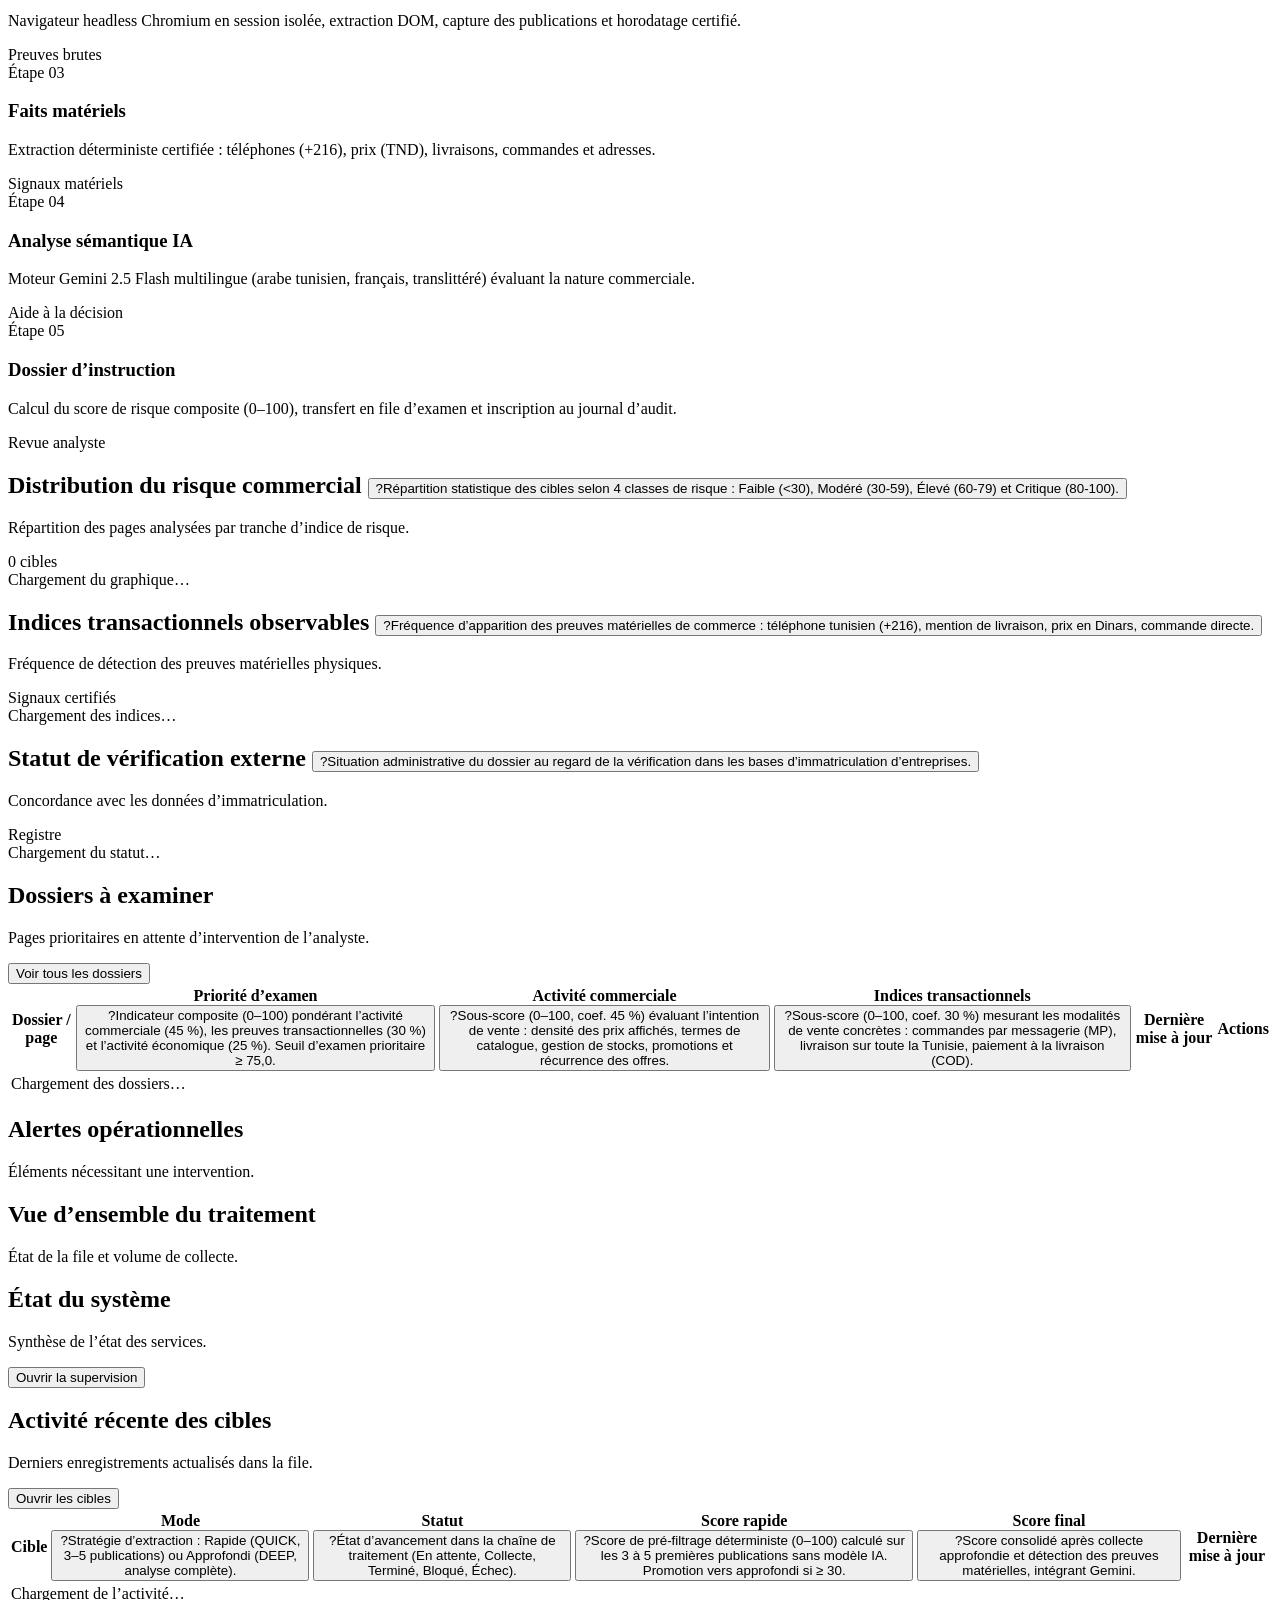
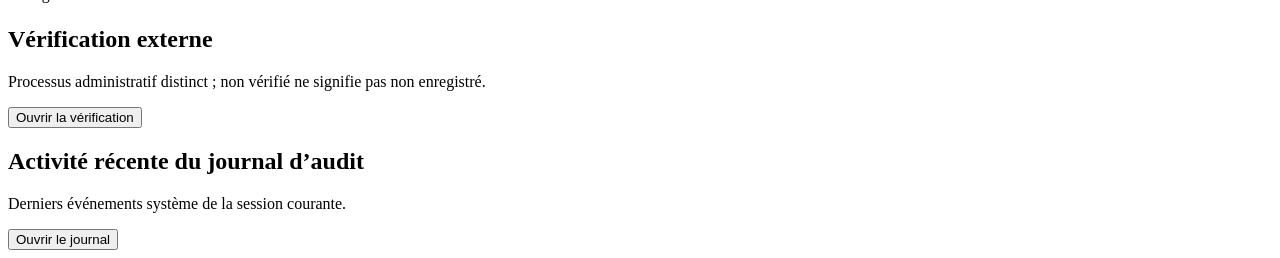
==== commit 0d0db453: "feat(ui): add accessible question mark tooltips explaining metrics and scores across the platform" ====
--- a/backend/app/static/index.html
+++ b/backend/app/static/index.html
@@ -5,7 +5,7 @@
     <meta name="viewport" content="width=device-width, initial-scale=1.0">
     <title>Système de surveillance du commerce numérique</title>
     <meta name="description" content="Plateforme administrative interne de surveillance de l’activité commerciale publique sur les réseaux sociaux.">
-    <link rel="stylesheet" href="/static/css/style.css?v=20260926_5">
+    <link rel="stylesheet" href="/static/css/style.css?v=20260926_7">
     <link rel="preconnect" href="https://fonts.googleapis.com">
     <link rel="preconnect" href="https://fonts.gstatic.com" crossorigin>
     <link href="https://fonts.googleapis.com/css2?family=Inter:wght@400;500;600;700&display=swap" rel="stylesheet">
@@ -158,7 +158,10 @@
                     <section class="gov-panel" aria-labelledby="chart-risk-title">
                         <div class="gov-section-header">
                             <div>
-                                <h2 id="chart-risk-title" class="gov-section-title">Distribution du risque commercial</h2>
+                                <h2 id="chart-risk-title" class="gov-section-title">
+                                    Distribution du risque commercial
+                                    <button type="button" class="gov-tooltip-trigger" data-tooltip="Répartition statistique des cibles selon 4 classes de risque : Faible (&lt;30), Modéré (30-59), Élevé (60-79) et Critique (80-100)." aria-label="Distribution du risque commercial : Répartition statistique des cibles selon 4 classes de risque" tabindex="0"><span class="gov-tooltip-icon" aria-hidden="true">?</span><span class="gov-tooltip-text gov-tooltip-text--bottom" role="tooltip">Répartition statistique des cibles selon 4 classes de risque : Faible (&lt;30), Modéré (30-59), Élevé (60-79) et Critique (80-100).</span></button>
+                                </h2>
                                 <p class="gov-panel__subtitle">Répartition des pages analysées par tranche d’indice de risque.</p>
                             </div>
                             <span class="gov-badge gov-badge--pending" id="chart-risk-total">0 cibles</span>
@@ -172,7 +175,10 @@
                     <section class="gov-panel" aria-labelledby="chart-signals-title">
                         <div class="gov-section-header">
                             <div>
-                                <h2 id="chart-signals-title" class="gov-section-title">Indices transactionnels observables</h2>
+                                <h2 id="chart-signals-title" class="gov-section-title">
+                                    Indices transactionnels observables
+                                    <button type="button" class="gov-tooltip-trigger" data-tooltip="Fréquence d’apparition des preuves matérielles de commerce : téléphone tunisien (+216), mention de livraison, prix en Dinars, commande directe." aria-label="Indices transactionnels observables : Fréquence d’apparition des preuves matérielles de commerce" tabindex="0"><span class="gov-tooltip-icon" aria-hidden="true">?</span><span class="gov-tooltip-text gov-tooltip-text--bottom" role="tooltip">Fréquence d’apparition des preuves matérielles de commerce : téléphone tunisien (+216), mention de livraison, prix en Dinars, commande directe.</span></button>
+                                </h2>
                                 <p class="gov-panel__subtitle">Fréquence de détection des preuves matérielles physiques.</p>
                             </div>
                             <span class="gov-badge gov-badge--processing">Signaux certifiés</span>
@@ -186,7 +192,10 @@
                     <section class="gov-panel" aria-labelledby="chart-registry-title">
                         <div class="gov-section-header">
                             <div>
-                                <h2 id="chart-registry-title" class="gov-section-title">Statut de vérification externe</h2>
+                                <h2 id="chart-registry-title" class="gov-section-title">
+                                    Statut de vérification externe
+                                    <button type="button" class="gov-tooltip-trigger" data-tooltip="Situation administrative du dossier au regard de la vérification dans les bases d’immatriculation d’entreprises." aria-label="Statut de vérification externe : Situation administrative du dossier au regard de la vérification dans les bases d’immatriculation" tabindex="0"><span class="gov-tooltip-icon" aria-hidden="true">?</span><span class="gov-tooltip-text gov-tooltip-text--bottom" role="tooltip">Situation administrative du dossier au regard de la vérification dans les bases d’immatriculation d’entreprises.</span></button>
+                                </h2>
                                 <p class="gov-panel__subtitle">Concordance avec les données d’immatriculation.</p>
                             </div>
                             <span class="gov-badge gov-badge--review">Registre</span>
@@ -208,7 +217,16 @@
                         </div>
                         <div class="gov-table-wrapper">
                             <table class="gov-table gov-table--striped">
-                                <thead><tr><th>Dossier / page</th><th>Priorité d’examen</th><th>Activité commerciale</th><th>Indices transactionnels</th><th>Dernière mise à jour</th><th>Actions</th></tr></thead>
+                                <thead>
+                                    <tr>
+                                        <th>Dossier / page</th>
+                                        <th>Priorité d’examen <button type="button" class="gov-tooltip-trigger" data-tooltip="Indicateur composite (0–100) pondérant l’activité commerciale (45 %), les preuves transactionnelles (30 %) et l’activité économique (25 %). Seuil d’examen prioritaire ≥ 75,0." aria-label="Priorité d’examen" tabindex="0"><span class="gov-tooltip-icon" aria-hidden="true">?</span><span class="gov-tooltip-text gov-tooltip-text--bottom" role="tooltip">Indicateur composite (0–100) pondérant l’activité commerciale (45 %), les preuves transactionnelles (30 %) et l’activité économique (25 %). Seuil d’examen prioritaire ≥ 75,0.</span></button></th>
+                                        <th>Activité commerciale <button type="button" class="gov-tooltip-trigger" data-tooltip="Sous-score (0–100, coef. 45 %) évaluant l’intention de vente : densité des prix affichés, termes de catalogue, gestion de stocks, promotions et récurrence des offres." aria-label="Activité commerciale" tabindex="0"><span class="gov-tooltip-icon" aria-hidden="true">?</span><span class="gov-tooltip-text gov-tooltip-text--bottom" role="tooltip">Sous-score (0–100, coef. 45 %) évaluant l’intention de vente : densité des prix affichés, termes de catalogue, gestion de stocks, promotions et récurrence des offres.</span></button></th>
+                                        <th>Indices transactionnels <button type="button" class="gov-tooltip-trigger" data-tooltip="Sous-score (0–100, coef. 30 %) mesurant les modalités de vente concrètes : commandes par messagerie (MP), livraison sur toute la Tunisie, paiement à la livraison (COD)." aria-label="Indices transactionnels" tabindex="0"><span class="gov-tooltip-icon" aria-hidden="true">?</span><span class="gov-tooltip-text gov-tooltip-text--bottom" role="tooltip">Sous-score (0–100, coef. 30 %) mesurant les modalités de vente concrètes : commandes par messagerie (MP), livraison sur toute la Tunisie, paiement à la livraison (COD).</span></button></th>
+                                        <th>Dernière mise à jour</th>
+                                        <th>Actions</th>
+                                    </tr>
+                                </thead>
                                 <tbody id="dashboard-review-body"><tr><td colspan="6" class="cell-empty">Chargement des dossiers…</td></tr></tbody>
                             </table>
                         </div>
@@ -236,7 +254,19 @@
                 <div class="dashboard-grid">
                     <section class="gov-panel gov-panel--flush dashboard-panel--wide" aria-labelledby="dashboard-activity-title">
                         <div class="gov-panel__header"><div><h2 id="dashboard-activity-title" class="gov-panel__title">Activité récente des cibles</h2><p class="gov-panel__subtitle">Derniers enregistrements actualisés dans la file.</p></div><button class="gov-btn gov-btn--ghost gov-btn--sm" type="button" data-dashboard-view="view-targets">Ouvrir les cibles</button></div>
-                        <div class="gov-table-wrapper"><table class="gov-table gov-table--striped"><thead><tr><th>Cible</th><th>Mode</th><th>Statut</th><th>Score rapide</th><th>Score final</th><th>Dernière mise à jour</th></tr></thead><tbody id="dashboard-activity-body"><tr><td colspan="6" class="cell-empty">Chargement de l’activité…</td></tr></tbody></table></div>
+                        <div class="gov-table-wrapper"><table class="gov-table gov-table--striped">
+                            <thead>
+                                <tr>
+                                    <th>Cible</th>
+                                    <th>Mode <button type="button" class="gov-tooltip-trigger" data-tooltip="Stratégie d’extraction : Rapide (QUICK, 3–5 publications) ou Approfondi (DEEP, analyse complète)." aria-label="Mode de collecte" tabindex="0"><span class="gov-tooltip-icon" aria-hidden="true">?</span><span class="gov-tooltip-text gov-tooltip-text--bottom" role="tooltip">Stratégie d’extraction : Rapide (QUICK, 3–5 publications) ou Approfondi (DEEP, analyse complète).</span></button></th>
+                                    <th>Statut <button type="button" class="gov-tooltip-trigger" data-tooltip="État d’avancement dans la chaîne de traitement (En attente, Collecte, Terminé, Bloqué, Échec)." aria-label="Statut opérationnel" tabindex="0"><span class="gov-tooltip-icon" aria-hidden="true">?</span><span class="gov-tooltip-text gov-tooltip-text--bottom" role="tooltip">État d’avancement dans la chaîne de traitement (En attente, Collecte, Terminé, Bloqué, Échec).</span></button></th>
+                                    <th>Score rapide <button type="button" class="gov-tooltip-trigger" data-tooltip="Score de pré-filtrage déterministe (0–100) calculé sur les 3 à 5 premières publications sans modèle IA. Promotion vers approfondi si ≥ 30." aria-label="Score rapide" tabindex="0"><span class="gov-tooltip-icon" aria-hidden="true">?</span><span class="gov-tooltip-text gov-tooltip-text--bottom" role="tooltip">Score de pré-filtrage déterministe (0–100) calculé sur les 3 à 5 premières publications sans modèle IA. Promotion vers approfondi si ≥ 30.</span></button></th>
+                                    <th>Score final <button type="button" class="gov-tooltip-trigger" data-tooltip="Score consolidé après collecte approfondie et détection des preuves matérielles, intégrant Gemini." aria-label="Score final" tabindex="0"><span class="gov-tooltip-icon" aria-hidden="true">?</span><span class="gov-tooltip-text gov-tooltip-text--bottom" role="tooltip">Score consolidé après collecte approfondie et détection des preuves matérielles, intégrant Gemini.</span></button></th>
+                                    <th>Dernière mise à jour</th>
+                                </tr>
+                            </thead>
+                            <tbody id="dashboard-activity-body"><tr><td colspan="6" class="cell-empty">Chargement de l’activité…</td></tr></tbody>
+                        </table></div>
                     </section>
                     <section class="gov-panel dashboard-panel--side" aria-labelledby="dashboard-verification-title">
                         <div class="dashboard-section-heading"><div><h2 id="dashboard-verification-title" class="gov-panel__title">Vérification externe</h2><p class="gov-panel__subtitle">Processus administratif distinct ; non vérifié ne signifie pas non enregistré.</p></div><button class="gov-btn gov-btn--ghost gov-btn--sm" type="button" data-dashboard-view="view-fiscal">Ouvrir la vérification</button></div>
@@ -366,12 +396,12 @@
                         <thead>
                             <tr>
                                 <th scope="col">Cible</th>
-                                <th scope="col">Mode</th>
-                                <th scope="col">Statut</th>
-                                <th scope="col">Priorité</th>
-                                <th scope="col">Score rapide</th>
-                                <th scope="col">Score final</th>
-                                <th scope="col">Tentatives</th>
+                                <th scope="col">Mode <button type="button" class="gov-tooltip-trigger" data-tooltip="Stratégie d’extraction : Rapide (QUICK, 3–5 publications) ou Approfondi (DEEP, analyse complète)." aria-label="Mode de collecte" tabindex="0"><span class="gov-tooltip-icon" aria-hidden="true">?</span><span class="gov-tooltip-text gov-tooltip-text--bottom" role="tooltip">Stratégie d’extraction : Rapide (QUICK, 3–5 publications) ou Approfondi (DEEP, analyse complète).</span></button></th>
+                                <th scope="col">Statut <button type="button" class="gov-tooltip-trigger" data-tooltip="État d’avancement dans la chaîne de traitement (En attente, Collecte, Terminé, Bloqué, Échec)." aria-label="Statut opérationnel" tabindex="0"><span class="gov-tooltip-icon" aria-hidden="true">?</span><span class="gov-tooltip-text gov-tooltip-text--bottom" role="tooltip">État d’avancement dans la chaîne de traitement (En attente, Collecte, Terminé, Bloqué, Échec).</span></button></th>
+                                <th scope="col">Priorité <button type="button" class="gov-tooltip-trigger" data-tooltip="Niveau d’urgence administratif attribué à la cible pour l’ordonnancement de la file de collecte." aria-label="Priorité de traitement" tabindex="0"><span class="gov-tooltip-icon" aria-hidden="true">?</span><span class="gov-tooltip-text gov-tooltip-text--bottom" role="tooltip">Niveau d’urgence administratif attribué à la cible pour l’ordonnancement de la file de collecte.</span></button></th>
+                                <th scope="col">Score rapide <button type="button" class="gov-tooltip-trigger" data-tooltip="Score de pré-filtrage déterministe (0–100) calculé sur les 3 à 5 premières publications sans modèle IA. Promotion si ≥ 30." aria-label="Score rapide" tabindex="0"><span class="gov-tooltip-icon" aria-hidden="true">?</span><span class="gov-tooltip-text gov-tooltip-text--bottom" role="tooltip">Score de pré-filtrage déterministe (0–100) calculé sur les 3 à 5 premières publications sans modèle IA. Promotion si ≥ 30.</span></button></th>
+                                <th scope="col">Score final <button type="button" class="gov-tooltip-trigger" data-tooltip="Score consolidé après collecte approfondie et détection des preuves matérielles, intégrant Gemini." aria-label="Score final" tabindex="0"><span class="gov-tooltip-icon" aria-hidden="true">?</span><span class="gov-tooltip-text gov-tooltip-text--bottom" role="tooltip">Score consolidé après collecte approfondie et détection des preuves matérielles, intégrant Gemini.</span></button></th>
+                                <th scope="col">Tentatives <button type="button" class="gov-tooltip-trigger" data-tooltip="Nombre d’essais d’exploration effectués par rapport au plafond autorisé (3 essais)." aria-label="Nombre de tentatives" tabindex="0"><span class="gov-tooltip-icon" aria-hidden="true">?</span><span class="gov-tooltip-text gov-tooltip-text--bottom" role="tooltip">Nombre d’essais d’exploration effectués par rapport au plafond autorisé (3 essais).</span></button></th>
                                 <th scope="col">Dernière mise à jour</th>
                                 <th scope="col">Actions</th>
                             </tr>
@@ -842,6 +872,6 @@
 
     </main>
 
-    <script src="/static/js/app.js?v=20260926_5"></script>
+    <script src="/static/js/app.js?v=20260926_7"></script>
 </body>
 </html>
